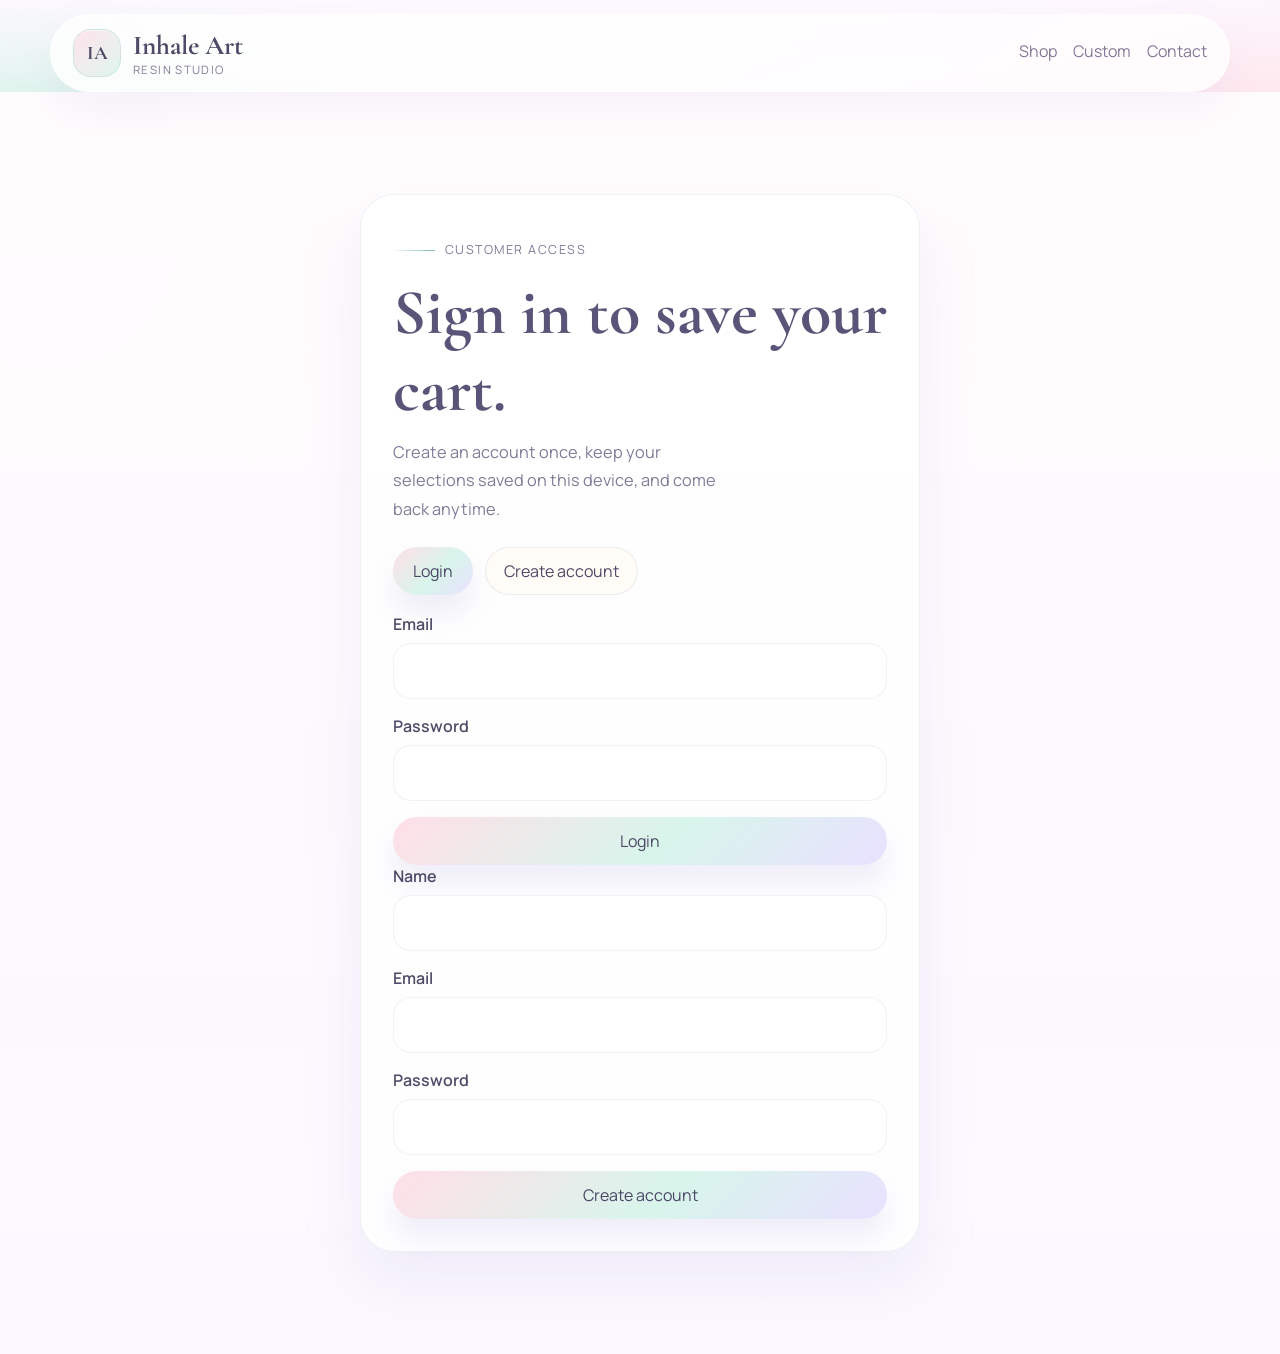
==== login.html @ 3b3bf2b5 "Initial storefront setup" ====
<!DOCTYPE html>
<html lang="en">
  <head>
    <meta charset="UTF-8" />
    <meta name="viewport" content="width=device-width, initial-scale=1.0" />
    <title>Inhale Art | Login</title>
    <meta name="description" content="Sign in to save your cart and continue shopping with Inhale Art." />
    <link rel="preconnect" href="https://fonts.googleapis.com" />
    <link rel="preconnect" href="https://fonts.gstatic.com" crossorigin />
    <link
      href="https://fonts.googleapis.com/css2?family=Cormorant+Garamond:wght@500;600;700&family=Manrope:wght@400;500;600;700;800&display=swap"
      rel="stylesheet"
    />
    <link rel="stylesheet" href="styles.css" />
  </head>
  <body>
    <div class="ambient ambient-one"></div>
    <div class="ambient ambient-two"></div>
    <div class="ambient ambient-three"></div>

    <header class="site-header">
      <div class="container header-shell">
        <a class="brand" href="index.html">
          <span class="brand-mark">IA</span>
          <span class="brand-copy">
            <strong>Inhale Art</strong>
            <small>Resin studio</small>
          </span>
        </a>
        <nav class="site-nav">
          <a href="index.html#featured">Shop</a>
          <a href="index.html#custom">Custom</a>
          <a href="index.html#contact">Contact</a>
        </nav>
      </div>
    </header>

    <main class="section section-cream">
      <div class="container auth-layout">
        <section class="auth-panel reveal is-visible">
          <p class="eyebrow">Customer access</p>
          <h1 class="auth-title">Sign in to save your cart.</h1>
          <p class="section-intro">Create an account once, keep your selections saved on this device, and come back anytime.</p>

          <div class="auth-tabs">
            <button id="showLoginBtn" class="button-primary" type="button">Login</button>
            <button id="showSignupBtn" class="button-secondary" type="button">Create account</button>
          </div>

          <form id="loginForm" class="auth-form">
            <label>
              <span>Email</span>
              <input name="email" type="email" required />
            </label>
            <label>
              <span>Password</span>
              <input name="password" type="password" required />
            </label>
            <button class="button-primary" type="submit">Login</button>
          </form>

          <form id="signupForm" class="auth-form" hidden>
            <label>
              <span>Name</span>
              <input name="name" type="text" required />
            </label>
            <label>
              <span>Email</span>
              <input name="email" type="email" required />
            </label>
            <label>
              <span>Password</span>
              <input name="password" type="password" minlength="6" required />
            </label>
            <button class="button-primary" type="submit">Create account</button>
          </form>

          <p id="authStatus" class="form-status" aria-live="polite"></p>
        </section>
      </div>
    </main>

    <script src="auth.js"></script>
    <script src="login.js"></script>
  </body>
</html>
---- styles.css ----
:root {
  --bg: #fdf8ff;
  --bg-soft: #f5fffc;
  --surface: rgba(255, 255, 255, 0.84);
  --surface-strong: #fffdfd;
  --text: #4f4a67;
  --muted: #817b98;
  --line: rgba(157, 177, 202, 0.18);
  --mint: #d9f4ea;
  --mint-deep: #7cbcaf;
  --aqua: #c8ecf4;
  --ocean: #8e8acb;
  --peach: #ffdfe6;
  --gold: #e8c9a7;
  --lavender: #ece4ff;
  --shadow: 0 28px 60px rgba(177, 167, 216, 0.16);
  --radius-xl: 36px;
  --radius-lg: 28px;
  --radius-md: 20px;
}

* {
  box-sizing: border-box;
}

html {
  scroll-behavior: smooth;
}

body {
  margin: 0;
  min-height: 100vh;
  font-family: "Manrope", sans-serif;
  color: var(--text);
  background:
    radial-gradient(circle at top left, rgba(217, 244, 234, 0.82), transparent 24%),
    radial-gradient(circle at top right, rgba(255, 223, 230, 0.8), transparent 22%),
    radial-gradient(circle at 70% 18%, rgba(236, 228, 255, 0.9), transparent 18%),
    linear-gradient(180deg, #fff8ff 0%, #f8fffc 42%, #fdf7fb 100%);
  animation: pageFadeIn 700ms ease-out;
}

img {
  display: block;
  max-width: 100%;
}

a {
  color: inherit;
}

.ambient {
  position: fixed;
  border-radius: 999px;
  filter: blur(56px);
  opacity: 0.45;
  pointer-events: none;
  z-index: 0;
}

.ambient-one {
  width: 280px;
  height: 280px;
  left: -90px;
  top: 110px;
  background: rgba(184, 241, 217, 0.95);
  animation: floatAmbient 14s ease-in-out infinite;
}

.ambient-two {
  width: 320px;
  height: 320px;
  right: -120px;
  top: 360px;
  background: rgba(217, 211, 255, 0.72);
  animation: floatAmbient 16s ease-in-out infinite reverse;
}

.ambient-three {
  width: 240px;
  height: 240px;
  left: 20%;
  bottom: 80px;
  background: rgba(255, 220, 191, 0.48);
  animation: floatAmbient 18s ease-in-out infinite;
}

.container {
  width: min(1180px, calc(100% - 32px));
  margin: 0 auto;
  position: relative;
  z-index: 1;
}

.site-header {
  position: sticky;
  top: 0;
  z-index: 20;
  padding: 14px 0 0;
  background: linear-gradient(180deg, rgba(253, 248, 255, 0.92), rgba(253, 248, 255, 0.5), transparent);
}

.header-shell,
.site-nav,
.hero-actions,
.hero-metrics,
.section-head,
.footer-shell,
.footer-links,
.cart-top,
.contact-links {
  display: flex;
  gap: 16px;
}

.header-shell,
.section-head,
.footer-shell,
.cart-top {
  align-items: center;
  justify-content: space-between;
}

.header-shell {
  padding: 14px 22px;
  border: 1px solid rgba(255, 255, 255, 0.75);
  border-radius: 999px;
  background: rgba(255, 255, 255, 0.78);
  backdrop-filter: blur(24px);
  box-shadow: 0 20px 40px rgba(177, 167, 216, 0.12);
  animation: headerFloatIn 700ms ease-out;
}

.brand {
  display: inline-flex;
  align-items: center;
  gap: 12px;
  text-decoration: none;
}

.brand-mark {
  width: 48px;
  height: 48px;
  display: grid;
  place-items: center;
  border-radius: 18px;
  background: linear-gradient(135deg, #ffe3eb, #dff6ef);
  color: var(--text);
  font-family: "Cormorant Garamond", serif;
  font-size: 1.2rem;
  font-weight: 700;
  border: 1px solid rgba(106, 199, 167, 0.24);
  box-shadow: inset 0 1px 0 rgba(255, 255, 255, 0.6);
  transition: transform 220ms ease, box-shadow 220ms ease;
}

.brand:hover .brand-mark {
  transform: rotate(-6deg) scale(1.04);
  box-shadow:
    inset 0 1px 0 rgba(255, 255, 255, 0.6),
    0 14px 28px rgba(177, 167, 216, 0.16);
}

.brand-copy {
  display: grid;
}

.brand-copy strong,
.footer-brand {
  font-family: "Cormorant Garamond", serif;
  font-size: 1.7rem;
}

.brand-copy small {
  font-size: 0.72rem;
  letter-spacing: 0.12em;
  text-transform: uppercase;
  color: var(--muted);
}

.site-nav {
  align-items: center;
}

.site-nav a {
  position: relative;
  display: inline-flex;
  align-items: center;
  min-height: 40px;
  padding-bottom: 4px;
  color: var(--muted);
  text-decoration: none;
  transition: color 180ms ease, transform 180ms ease;
}

.nav-account-pill {
  display: inline-flex;
  align-items: center;
  min-height: 40px;
  padding: 0 14px;
  border-radius: 999px;
  background: rgba(255, 255, 255, 0.78);
  border: 1px solid rgba(157, 177, 202, 0.18);
  color: #6f69a0;
  white-space: nowrap;
}

.site-nav a:hover {
  color: var(--text);
  transform: translateY(-1px);
}

.site-nav a::after {
  content: "";
  position: absolute;
  left: 0;
  bottom: 0;
  width: 100%;
  height: 1px;
  transform: scaleX(0);
  transform-origin: left;
  background: linear-gradient(90deg, transparent, var(--mint-deep), transparent);
  transition: transform 180ms ease;
}

.site-nav a:hover::after {
  transform: scaleX(1);
}

.menu-toggle,
.nav-cta,
.button-primary,
.button-secondary,
.add-to-cart,
.cart-row button {
  display: inline-flex;
  align-items: center;
  justify-content: center;
  border: none;
  cursor: pointer;
  font: inherit;
  text-decoration: none;
  transition: transform 180ms ease, box-shadow 180ms ease, background-color 180ms ease;
}

.menu-toggle {
  display: none;
  padding: 10px 14px;
  border-radius: 14px;
  background: rgba(255, 255, 255, 0.82);
}

.nav-cta,
.button-primary,
.add-to-cart {
  min-height: 48px;
  padding: 0 20px;
  border-radius: 999px;
  color: #4b4766;
  background: linear-gradient(135deg, #ffdfe8, #d8f5eb 55%, #e9e1ff);
  box-shadow: 0 18px 28px rgba(179, 170, 219, 0.2);
}

.button-secondary,
.cart-row button {
  min-height: 44px;
  padding: 0 18px;
  border-radius: 999px;
  color: var(--text);
  background: rgba(255, 251, 246, 0.92);
  border: 1px solid rgba(157, 177, 202, 0.2);
}

.button-primary:hover,
.button-secondary:hover,
.nav-cta:hover,
.add-to-cart:hover,
.menu-toggle:hover,
.cart-row button:hover {
  transform: translateY(-2px);
  box-shadow: 0 14px 28px rgba(177, 167, 216, 0.16);
}

.hero,
.section {
  padding: 102px 0;
}

.hero {
  position: relative;
  padding-top: 64px;
}

.hero::after {
  content: "";
  position: absolute;
  left: 0;
  right: 0;
  bottom: -1px;
  height: 48px;
  background:
    radial-gradient(circle at 24px 0, transparent 24px, #f1fbf7 25px) repeat-x;
  background-size: 72px 48px;
  background-position: center bottom;
  opacity: 0.95;
}

.section {
  position: relative;
}

.section-mint {
  background: linear-gradient(180deg, #f1fbf7 0%, #e8f7f0 100%);
}

.section-cream {
  background: linear-gradient(180deg, rgba(255, 252, 253, 0.96), rgba(251, 248, 255, 0.98));
}

.section-blush {
  background: linear-gradient(180deg, #fff1f6 0%, #fdf7fb 100%);
}

.scallop-top::before,
.scallop-bottom::after {
  content: "";
  position: absolute;
  left: 0;
  right: 0;
  height: 42px;
  background:
    radial-gradient(circle at 21px 21px, rgba(255, 252, 253, 0) 20px, rgba(255, 252, 253, 0.96) 21px) repeat-x;
  background-size: 62px 42px;
  pointer-events: none;
  z-index: 0;
}

.scallop-top::before {
  top: -1px;
  transform: rotate(180deg);
}

.scallop-bottom::after {
  bottom: -1px;
}

.hero-grid,
.story-grid,
.custom-shell,
.contact-shell {
  display: grid;
  gap: 30px;
  align-items: center;
}

.hero-grid,
.custom-shell,
.contact-shell {
  grid-template-columns: 1.05fr 0.95fr;
}

.hero-copy h1,
.section h2 {
  margin: 0;
  font-family: "Cormorant Garamond", serif;
  line-height: 0.96;
  letter-spacing: -0.03em;
}

.hero-copy h1 {
  font-size: clamp(3.2rem, 7vw, 6.1rem);
  max-width: 10.5ch;
  color: #5d567a;
  animation: heroCopyIn 800ms ease-out;
}

.section h2 {
  font-size: clamp(2.3rem, 4.8vw, 4.1rem);
  max-width: 14ch;
  color: #5a5478;
}

.eyebrow,
.product-badge,
.collection-badge,
.hero-badge span,
.form-status {
  color: var(--mint-deep);
  font-size: 0.78rem;
  letter-spacing: 0.12em;
  text-transform: uppercase;
}

.eyebrow {
  display: inline-flex;
  align-items: center;
  gap: 10px;
}

.eyebrow::before {
  content: "";
  width: 42px;
  height: 1px;
  background: linear-gradient(90deg, rgba(106, 199, 167, 0.05), var(--mint-deep));
}

.hero-text,
.section-intro,
.section p,
.story-panel p,
.review-card p,
.faq-item p,
.contact-copy p,
.cart-card p,
.site-footer p,
.product-copy p,
.collection-copy p {
  color: var(--muted);
  line-height: 1.75;
}

.hero-actions {
  margin: 28px 0;
  flex-wrap: wrap;
}

.hero-pill-row {
  display: flex;
  gap: 12px;
  flex-wrap: wrap;
  margin-bottom: 30px;
}

.hero-pill {
  display: inline-flex;
  align-items: center;
  min-height: 38px;
  padding: 0 16px;
  border-radius: 999px;
  background: rgba(255, 255, 255, 0.76);
  border: 1px solid rgba(157, 177, 202, 0.18);
  color: #7d74aa;
  box-shadow: 0 10px 24px rgba(177, 167, 216, 0.1);
  animation: pillRise 700ms ease-out both;
}

.hero-pill:nth-child(2) {
  animation-delay: 120ms;
}

.hero-pill:nth-child(3) {
  animation-delay: 240ms;
}

.hero-metrics {
  flex-wrap: wrap;
}

.metric-card,
.hero-spotlight,
.collection-card,
.product-card,
.story-panel,
.review-card,
.faq-item,
.custom-form,
.contact-copy,
.cart-card,
.marquee-strip {
  background: var(--surface);
  border: 1px solid var(--line);
  box-shadow: var(--shadow);
}

.metric-card {
  min-width: 190px;
  padding: 18px;
  border-radius: 30px;
  background:
    linear-gradient(180deg, rgba(255, 255, 255, 0.96), rgba(245, 251, 249, 0.92)),
    var(--surface);
}

.metric-card strong {
  display: block;
  margin-bottom: 8px;
  font-family: "Cormorant Garamond", serif;
  font-size: 1.8rem;
}

.hero-spotlight,
.collection-card,
.product-card,
.story-panel,
.review-card,
.faq-item,
.custom-form,
.contact-copy,
.cart-card {
  position: relative;
  overflow: hidden;
  border-radius: var(--radius-xl);
}

.hero-spotlight::before,
.collection-card::before,
.product-card::before,
.story-panel::before,
.review-card::before,
.faq-item::before,
.custom-form::before,
.contact-copy::before,
.cart-card::before {
  content: "";
  position: absolute;
  inset: 0;
  border-radius: inherit;
  padding: 1px;
  background: linear-gradient(135deg, rgba(255, 255, 255, 0.8), rgba(106, 199, 167, 0.12), rgba(255, 255, 255, 0));
  -webkit-mask: linear-gradient(#fff 0 0) content-box, linear-gradient(#fff 0 0);
  -webkit-mask-composite: xor;
  mask-composite: exclude;
  pointer-events: none;
}

.hero-spotlight {
  padding: 26px;
  border-radius: 42px;
  background:
    radial-gradient(circle at top right, rgba(255, 223, 230, 0.58), transparent 28%),
    linear-gradient(180deg, rgba(255, 255, 255, 0.95), rgba(241, 251, 247, 0.92));
  animation: spotlightFloat 8s ease-in-out infinite;
}

.hero-badge {
  display: inline-grid;
  gap: 4px;
  margin-bottom: 18px;
  padding: 12px 16px;
  border-radius: 999px;
  width: fit-content;
  background: rgba(255, 255, 255, 0.92);
  border: 1px solid rgba(157, 177, 202, 0.16);
}

.hero-badge strong {
  font-family: "Cormorant Garamond", serif;
  font-size: 1.3rem;
}

.hero-showcase {
  display: grid;
  grid-template-columns: 1.1fr 0.9fr;
  gap: 16px;
  min-height: 520px;
}

.hero-main,
.hero-stack-card,
.collection-media,
.product-media {
  position: relative;
  overflow: hidden;
  border-radius: 26px;
}

.hero-main,
.hero-stack-card {
  min-height: 220px;
}

.hero-stack {
  display: grid;
  gap: 16px;
}

.hero-main {
  animation: floatCard 7s ease-in-out infinite;
}

.hero-stack-card:first-child {
  animation: floatCard 8s ease-in-out infinite 0.4s;
}

.hero-stack-card:last-child {
  animation: floatCard 8.6s ease-in-out infinite 0.9s;
}

.media-image {
  width: 100%;
  height: 100%;
  object-fit: cover;
  transition: transform 500ms ease, filter 280ms ease;
}

.image-shell {
  position: relative;
  background:
    linear-gradient(135deg, rgba(255, 255, 255, 0.4), rgba(255, 255, 255, 0.06)),
    var(--bg-soft);
  box-shadow: inset 0 0 0 1px rgba(255, 255, 255, 0.35);
}

.image-shell::after {
  content: "";
  position: absolute;
  inset: 12px;
  border-radius: inherit;
  border: 1px solid rgba(255, 255, 255, 0.4);
  pointer-events: none;
}

.placeholder-art {
  width: 100%;
  height: 100%;
}

.resin-mint {
  background:
    radial-gradient(circle at 20% 22%, rgba(255, 255, 255, 0.78), transparent 16%),
    linear-gradient(180deg, #f8fff7 0%, #baf3d9 56%, #62c9a6 100%);
}

.resin-butterfly {
  background:
    radial-gradient(circle at 28% 20%, rgba(255, 255, 255, 0.58), transparent 16%),
    linear-gradient(180deg, #effcf8 0%, #79d2c9 48%, #2b7865 100%);
}

.resin-ocean {
  background:
    radial-gradient(circle at 18% 22%, rgba(255, 255, 255, 0.6), transparent 16%),
    linear-gradient(180deg, #eef8ff 0%, #79c5ff 46%, #3768d9 100%);
}

.resin-heart {
  background:
    radial-gradient(circle at 18% 22%, rgba(255, 255, 255, 0.65), transparent 16%),
    linear-gradient(180deg, #f9faff 0%, #c6d8ff 40%, #5a70da 100%);
}

.resin-aqua {
  background:
    radial-gradient(circle at 20% 18%, rgba(255, 255, 255, 0.64), transparent 14%),
    linear-gradient(180deg, #fbfffe 0%, #97ebe9 40%, #2aaab6 100%);
}

.resin-gold {
  background:
    radial-gradient(circle at 20% 18%, rgba(255, 255, 255, 0.72), transparent 14%),
    linear-gradient(180deg, #fffaf0 0%, #ffd978 42%, #c7912a 100%);
}

.resin-ink {
  background:
    radial-gradient(circle at 22% 18%, rgba(255, 255, 255, 0.36), transparent 14%),
    linear-gradient(180deg, #4a4d59 0%, #171a21 58%, #8c6721 100%);
}

.resin-bloom {
  background:
    radial-gradient(circle at 20% 18%, rgba(255, 255, 255, 0.72), transparent 14%),
    linear-gradient(180deg, #fff5ef 0%, #f2b38e 34%, #e67ea9 65%, #b69cff 100%);
}

.resin-blush {
  background:
    radial-gradient(circle at 18% 16%, rgba(255, 255, 255, 0.75), transparent 16%),
    linear-gradient(180deg, #fff8fb 0%, #f7c9da 44%, #eca6c1 100%);
}

.resin-sparkle {
  background:
    radial-gradient(circle at 18% 16%, rgba(255, 255, 255, 0.78), transparent 16%),
    linear-gradient(180deg, #fffaf9 0%, #ffd8ef 45%, #b7b0ff 100%);
}

.resin-evil-eye {
  background:
    radial-gradient(circle at 50% 34%, rgba(255, 250, 225, 0.95), transparent 12%),
    radial-gradient(circle at 50% 34%, #2f5dd2 0 14%, transparent 15%),
    linear-gradient(180deg, #fffefd 0%, #d0ddff 100%);
}

.resin-petal {
  background:
    radial-gradient(circle at 20% 18%, rgba(255, 255, 255, 0.72), transparent 14%),
    linear-gradient(180deg, #fff8f3 0%, #ffd37f 48%, #f0a861 100%);
}

.resin-confetti {
  background:
    radial-gradient(circle at 18% 16%, rgba(255, 255, 255, 0.78), transparent 16%),
    linear-gradient(180deg, #fffaf7 0%, #ffd6ef 36%, #9fe2ff 68%, #86dba8 100%);
}

.resin-leaf {
  background:
    radial-gradient(circle at 20% 18%, rgba(255, 255, 255, 0.7), transparent 14%),
    linear-gradient(180deg, #fbfff8 0%, #def8ba 42%, #84c363 100%);
}

.resin-pearl {
  background:
    radial-gradient(circle at 20% 18%, rgba(255, 255, 255, 0.7), transparent 14%),
    linear-gradient(180deg, #fffdfb 0%, #ffe2bf 48%, #d7c9ff 100%);
}

.placeholder-art::before {
  content: "";
  position: absolute;
  inset: 16px;
  border-radius: 24px;
  background:
    radial-gradient(circle at 24% 24%, rgba(255, 255, 255, 0.45), transparent 16%),
    linear-gradient(135deg, rgba(255, 255, 255, 0.26), transparent 45%);
}

.collection-copy,
.product-copy {
  padding: 22px 22px 24px;
}

.product-media-wrap {
  display: grid;
  gap: 12px;
  padding: 0 22px 18px;
}

.product-media-wrap .product-media {
  margin-top: 22px;
}

.product-thumbs {
  display: flex;
  gap: 10px;
  overflow-x: auto;
  padding-bottom: 2px;
}

.product-thumb {
  width: 68px;
  height: 68px;
  flex: 0 0 auto;
  padding: 0;
  border: 1px solid rgba(106, 199, 167, 0.18);
  border-radius: 18px;
  background: rgba(255, 255, 255, 0.82);
  cursor: pointer;
  overflow: hidden;
  transition: transform 180ms ease, border-color 180ms ease, box-shadow 180ms ease;
}

.product-thumb:hover,
.product-thumb.is-active {
  transform: translateY(-2px);
  border-color: rgba(57, 127, 229, 0.35);
  box-shadow: 0 14px 26px rgba(119, 146, 133, 0.14);
}

.product-thumb img {
  width: 100%;
  height: 100%;
  object-fit: cover;
  transition: transform 240ms ease;
}

.product-thumb:hover img,
.product-thumb.is-active img {
  transform: scale(1.06);
}

.collection-copy h3,
.product-top h3,
.story-panel strong,
.review-card strong,
.cart-top h3,
.faq-item summary {
  margin: 0;
  font-family: "Cormorant Garamond", serif;
  font-weight: 700;
}

.collection-copy h3 {
  font-size: 1.8rem;
}

.product-top h3 {
  font-size: 1.95rem;
}

.product-top {
  display: flex;
  gap: 14px;
  align-items: start;
  justify-content: space-between;
}

.product-price {
  font-weight: 800;
  color: var(--ocean);
}

.product-badge,
.collection-badge {
  display: inline-flex;
  width: fit-content;
  margin-bottom: 10px;
  padding: 8px 12px;
  border-radius: 999px;
  background: rgba(244, 236, 255, 0.8);
  border: 1px solid rgba(157, 177, 202, 0.16);
  color: #8d78bc;
}

.marquee-strip {
  width: min(1180px, calc(100% - 32px));
  margin: 28px auto 0;
  overflow: hidden;
  border-radius: 999px;
  background:
    linear-gradient(90deg, rgba(255, 251, 253, 0.5), rgba(241, 251, 247, 0.94), rgba(255, 251, 253, 0.5)),
    var(--surface);
}

.marquee-track {
  display: flex;
  gap: 32px;
  padding: 16px 0;
  min-width: max-content;
  color: var(--muted);
  letter-spacing: 0.04em;
  animation: marquee 24s linear infinite;
}

.section-head {
  align-items: end;
  margin-bottom: 34px;
}

.section-head::after {
  content: "";
  flex: 1;
  height: 1px;
  background: linear-gradient(90deg, rgba(106, 199, 167, 0.2), rgba(106, 199, 167, 0));
}

.section-intro {
  max-width: 34ch;
  margin: 0;
  font-size: 1.02rem;
}

.collection-grid,
.product-grid,
.review-grid {
  display: grid;
  gap: 22px;
}

.collection-grid {
  grid-template-columns: repeat(3, minmax(0, 1fr));
}

.product-grid {
  grid-template-columns: repeat(2, minmax(0, 1fr));
}

.review-grid {
  grid-template-columns: repeat(3, minmax(0, 1fr));
}

.collection-card,
.product-card,
.story-panel,
.review-card,
.faq-item,
.custom-form,
.contact-copy,
.cart-card {
  padding: 0;
  border-radius: 34px;
  transition: transform 220ms ease, box-shadow 220ms ease, border-color 220ms ease;
}

.collection-card:hover,
.product-card:hover,
.story-panel:hover,
.review-card:hover,
.faq-item:hover,
.custom-form:hover,
.contact-copy:hover,
.cart-card:hover {
  transform: translateY(-4px);
  box-shadow: 0 24px 52px rgba(177, 167, 216, 0.18);
}

.collection-card:hover .media-image,
.product-card:hover .media-image,
.hero-spotlight:hover .media-image {
  transform: scale(1.04);
}

.collection-media {
  height: 260px;
}

.product-media {
  height: 320px;
}

.collection-card .image-shell,
.product-card .image-shell {
  border-radius: 30px;
}

.story-grid {
  grid-template-columns: 1fr 1fr;
}

.story-panels {
  display: grid;
  gap: 18px;
}

.story-panel,
.review-card,
.faq-item,
.custom-form,
.contact-copy,
.cart-card {
  padding: 24px;
}

.story-panel {
  background:
    linear-gradient(180deg, rgba(255, 255, 255, 0.94), rgba(248, 255, 252, 0.9)),
    var(--surface);
}

.story-copy,
.custom-copy,
.contact-copy {
  position: relative;
  z-index: 1;
}

.auth-layout {
  display: grid;
  place-items: center;
}

.auth-panel {
  width: min(560px, 100%);
  padding: 32px;
  border-radius: 34px;
  background: rgba(255, 255, 255, 0.9);
  border: 1px solid var(--line);
  box-shadow: var(--shadow);
}

.auth-title {
  margin: 0 0 10px;
  font-family: "Cormorant Garamond", serif;
  font-size: clamp(2.6rem, 6vw, 4rem);
  color: #5a5478;
}

.auth-tabs,
.account-actions {
  display: flex;
  gap: 12px;
  flex-wrap: wrap;
}

.auth-tabs {
  margin: 24px 0 18px;
}

.auth-form {
  display: grid;
  gap: 16px;
}

.auth-form label {
  display: grid;
  gap: 8px;
}

.auth-form span {
  font-weight: 600;
}

.auth-form input {
  width: 100%;
  padding: 16px 18px;
  border-radius: 18px;
  border: 1px solid rgba(157, 177, 202, 0.16);
  background: rgba(255, 255, 255, 0.9);
  color: var(--text);
  font: inherit;
}

.auth-form input:focus {
  outline: 2px solid rgba(140, 138, 203, 0.18);
}

.account-card {
  display: grid;
  gap: 14px;
  padding: 16px 18px;
  border-radius: 24px;
  background: rgba(255, 255, 255, 0.7);
  border: 1px solid rgba(157, 177, 202, 0.16);
}

.account-card p,
.account-card strong {
  margin: 0;
}

.account-card strong {
  font-size: 1.05rem;
}

.story-panel strong,
.review-card strong,
.faq-item summary,
.cart-top h3 {
  font-size: 1.55rem;
}

.custom-list {
  padding-left: 18px;
  color: var(--muted);
  line-height: 1.8;
}

.custom-form {
  display: grid;
  gap: 16px;
}

.custom-form label {
  display: grid;
  gap: 8px;
}

.custom-form span {
  font-weight: 600;
}

.custom-form input,
.custom-form textarea {
  width: 100%;
  padding: 16px 18px;
  border-radius: 18px;
  border: 1px solid rgba(157, 177, 202, 0.16);
  background: rgba(255, 255, 255, 0.9);
  color: var(--text);
  font: inherit;
}

.custom-form input:focus,
.custom-form textarea:focus {
  outline: 2px solid rgba(140, 138, 203, 0.18);
}

.form-status {
  margin: 0;
}

.form-status.is-error {
  color: #c95b70;
}

.faq-shell {
  display: grid;
  gap: 24px;
}

.faq-list {
  display: grid;
  gap: 14px;
}

.faq-item summary {
  cursor: pointer;
  list-style: none;
  display: flex;
  align-items: center;
  justify-content: space-between;
}

.faq-item summary::-webkit-details-marker {
  display: none;
}

.faq-item summary::after {
  content: "+";
  font-size: 1.4rem;
  color: #8d78bc;
}

.faq-item[open] summary::after {
  content: "-";
}

.faq-item p {
  margin-bottom: 0;
}

.cart-items {
  display: grid;
  gap: 12px;
  margin: 20px 0;
}

.cart-row {
  display: flex;
  justify-content: space-between;
  gap: 12px;
  padding: 12px 0;
  border-bottom: 1px solid var(--line);
  align-items: center;
}

.cart-row strong {
  display: block;
}

.cart-empty {
  margin: 0;
}

.cart-footer {
  display: grid;
  gap: 14px;
}

.checkout-actions {
  display: grid;
  gap: 12px;
}

.checkout-note {
  margin: 0;
  font-size: 0.92rem;
}

.site-footer {
  border-top: 1px solid rgba(157, 177, 202, 0.14);
  padding: 28px 0 42px;
  background: linear-gradient(180deg, rgba(255, 241, 246, 0.72), rgba(253, 248, 255, 0.96));
}

.footer-shell {
  align-items: start;
}

.footer-links {
  flex-wrap: wrap;
  row-gap: 10px;
}

.reveal {
  opacity: 0;
  transform: translateY(24px);
  transition: opacity 560ms ease, transform 560ms ease;
}

.reveal.is-visible {
  opacity: 1;
  transform: translateY(0);
}

.product-card.reveal:nth-child(2n) {
  transition-delay: 80ms;
}

.product-card.reveal:nth-child(3n) {
  transition-delay: 140ms;
}

.collection-card.reveal:nth-child(2n) {
  transition-delay: 70ms;
}

.review-card.reveal:nth-child(2n) {
  transition-delay: 90ms;
}

@keyframes pageFadeIn {
  from {
    opacity: 0;
  }

  to {
    opacity: 1;
  }
}

@keyframes headerFloatIn {
  from {
    opacity: 0;
    transform: translateY(-14px);
  }

  to {
    opacity: 1;
    transform: translateY(0);
  }
}

@keyframes heroCopyIn {
  from {
    opacity: 0;
    transform: translateY(18px);
  }

  to {
    opacity: 1;
    transform: translateY(0);
  }
}

@keyframes pillRise {
  from {
    opacity: 0;
    transform: translateY(10px);
  }

  to {
    opacity: 1;
    transform: translateY(0);
  }
}

@keyframes spotlightFloat {
  0%,
  100% {
    transform: translateY(0);
  }

  50% {
    transform: translateY(-6px);
  }
}

@keyframes floatCard {
  0%,
  100% {
    transform: translateY(0);
  }

  50% {
    transform: translateY(-10px);
  }
}

@keyframes marquee {
  from {
    transform: translateX(0);
  }

  to {
    transform: translateX(-33%);
  }
}

@keyframes floatAmbient {
  0%,
  100% {
    transform: translateY(0) scale(1);
  }

  50% {
    transform: translateY(-22px) scale(1.05);
  }
}

@media (max-width: 980px) {
  .hero-grid,
  .custom-shell,
  .contact-shell,
  .story-grid,
  .collection-grid,
  .review-grid,
  .product-grid {
    grid-template-columns: 1fr;
  }

  .hero-showcase {
    min-height: 0;
  }
}

@media (max-width: 860px) {
  .menu-toggle {
    display: inline-flex;
  }

  .site-nav {
    position: absolute;
    right: 16px;
    top: calc(100% + 10px);
    width: min(320px, calc(100vw - 32px));
    flex-direction: column;
    align-items: stretch;
    padding: 16px;
    border-radius: 22px;
    background: rgba(255, 255, 255, 0.96);
    border: 1px solid var(--line);
    box-shadow: var(--shadow);
    opacity: 0;
    pointer-events: none;
    transform: translateY(-6px);
    transition: opacity 180ms ease, transform 180ms ease;
  }

  .site-nav.is-open {
    opacity: 1;
    pointer-events: auto;
    transform: translateY(0);
  }
}

@media (max-width: 640px) {
  .hero,
  .section {
    padding: 76px 0;
  }

  .container {
    width: min(100% - 24px, 1180px);
  }

  .hero-copy h1 {
    max-width: 100%;
  }

  .metric-card,
  .contact-links .button-secondary {
    width: 100%;
  }

  .header-shell,
  .section-head,
  .footer-shell,
  .contact-links {
    align-items: start;
    flex-direction: column;
  }

  .section-head::after {
    width: 100%;
  }

  .hero-showcase {
    grid-template-columns: 1fr;
  }

  .header-shell {
    border-radius: 26px;
  }
}

@media (prefers-reduced-motion: reduce) {
  *,
  *::before,
  *::after {
    animation: none !important;
    transition-duration: 0.01ms !important;
    scroll-behavior: auto !important;
  }
}
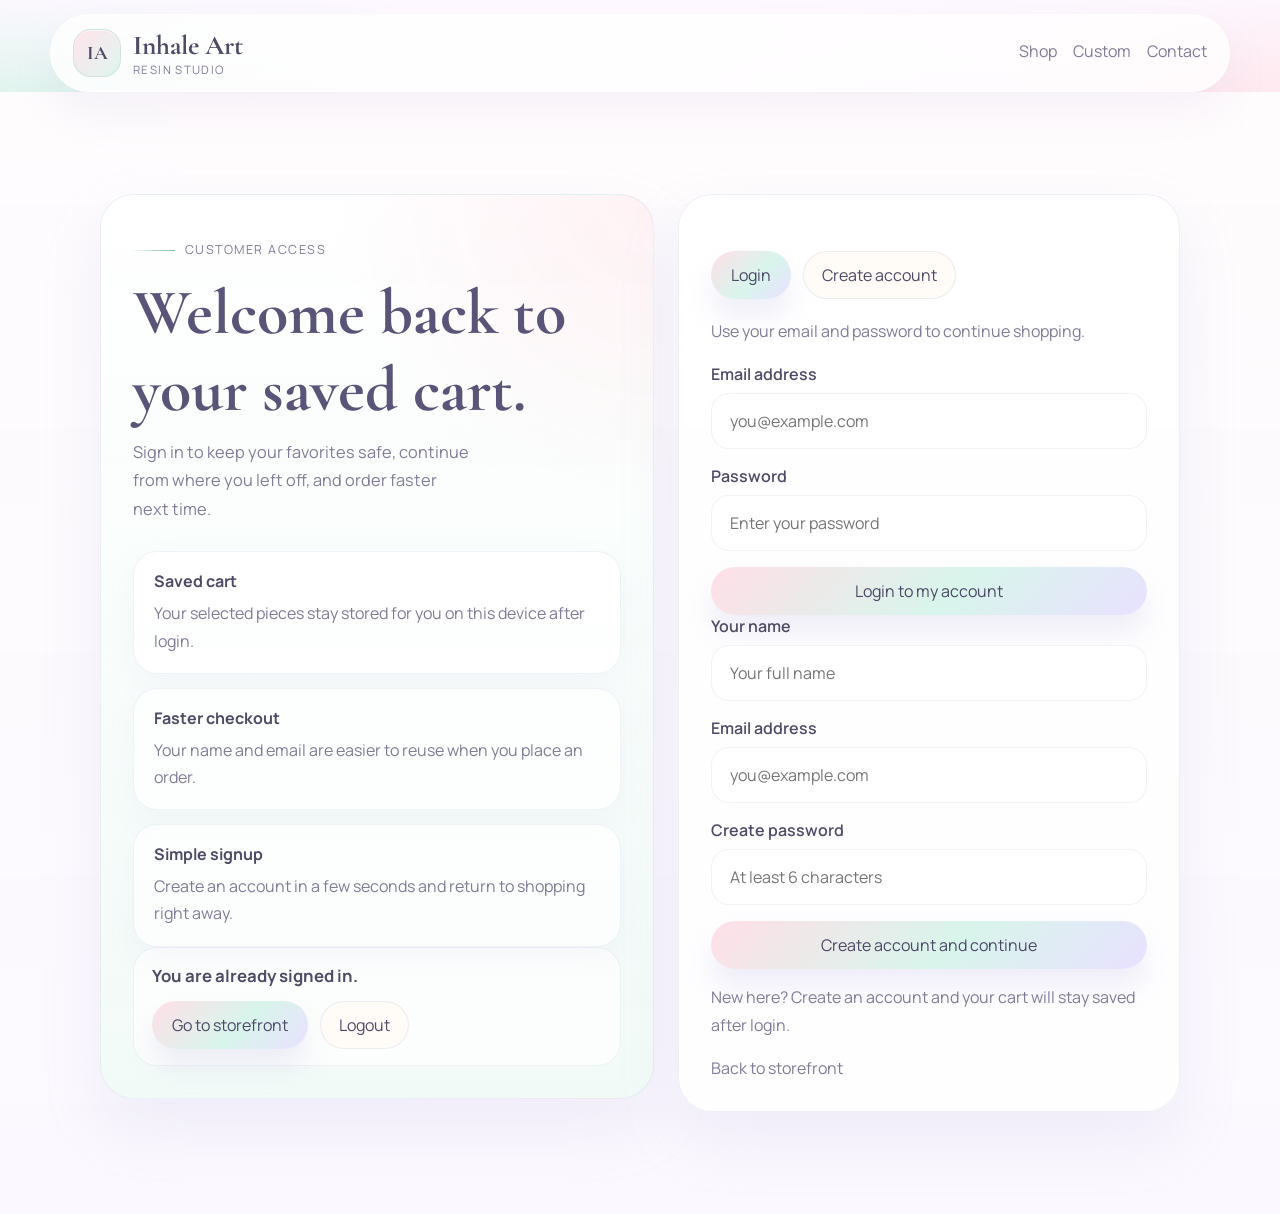
==== commit 2d8b46ec: "Improve login page experience" ====
--- a/login.html
+++ b/login.html
@@ -37,46 +37,82 @@
 
     <main class="section section-cream">
       <div class="container auth-layout">
-        <section class="auth-panel reveal is-visible">
-          <p class="eyebrow">Customer access</p>
-          <h1 class="auth-title">Sign in to save your cart.</h1>
-          <p class="section-intro">Create an account once, keep your selections saved on this device, and come back anytime.</p>
+        <div class="auth-shell">
+          <section class="auth-panel auth-panel-copy reveal is-visible">
+            <p class="eyebrow">Customer access</p>
+            <h1 class="auth-title">Welcome back to your saved cart.</h1>
+            <p class="section-intro">
+              Sign in to keep your favorites safe, continue from where you left off, and order faster next time.
+            </p>
 
-          <div class="auth-tabs">
-            <button id="showLoginBtn" class="button-primary" type="button">Login</button>
-            <button id="showSignupBtn" class="button-secondary" type="button">Create account</button>
-          </div>
+            <div class="auth-feature-list">
+              <article class="auth-feature-card">
+                <strong>Saved cart</strong>
+                <p>Your selected pieces stay stored for you on this device after login.</p>
+              </article>
+              <article class="auth-feature-card">
+                <strong>Faster checkout</strong>
+                <p>Your name and email are easier to reuse when you place an order.</p>
+              </article>
+              <article class="auth-feature-card">
+                <strong>Simple signup</strong>
+                <p>Create an account in a few seconds and return to shopping right away.</p>
+              </article>
+            </div>
 
-          <form id="loginForm" class="auth-form">
-            <label>
-              <span>Email</span>
-              <input name="email" type="email" required />
-            </label>
-            <label>
-              <span>Password</span>
-              <input name="password" type="password" required />
-            </label>
-            <button class="button-primary" type="submit">Login</button>
-          </form>
+            <div id="currentSessionCard" class="account-card" hidden>
+              <div>
+                <strong id="currentSessionName">You are already signed in.</strong>
+                <p id="currentSessionEmail"></p>
+              </div>
+              <div class="account-actions">
+                <a class="button-primary" href="index.html">Go to storefront</a>
+                <button id="sessionLogoutBtn" class="button-secondary" type="button">Logout</button>
+              </div>
+            </div>
+          </section>
 
-          <form id="signupForm" class="auth-form" hidden>
-            <label>
-              <span>Name</span>
-              <input name="name" type="text" required />
-            </label>
-            <label>
-              <span>Email</span>
-              <input name="email" type="email" required />
-            </label>
-            <label>
-              <span>Password</span>
-              <input name="password" type="password" minlength="6" required />
-            </label>
-            <button class="button-primary" type="submit">Create account</button>
-          </form>
+          <section class="auth-panel reveal is-visible">
+            <div class="auth-tabs">
+              <button id="showLoginBtn" class="button-primary" type="button">Login</button>
+              <button id="showSignupBtn" class="button-secondary" type="button">Create account</button>
+            </div>
 
-          <p id="authStatus" class="form-status" aria-live="polite"></p>
-        </section>
+            <p id="authLead" class="auth-lead">Use your email and password to continue shopping.</p>
+
+            <form id="loginForm" class="auth-form">
+              <label>
+                <span>Email address</span>
+                <input name="email" type="email" placeholder="you@example.com" required />
+              </label>
+              <label>
+                <span>Password</span>
+                <input name="password" type="password" placeholder="Enter your password" required />
+              </label>
+              <button class="button-primary" type="submit">Login to my account</button>
+            </form>
+
+            <form id="signupForm" class="auth-form" hidden>
+              <label>
+                <span>Your name</span>
+                <input name="name" type="text" placeholder="Your full name" required />
+              </label>
+              <label>
+                <span>Email address</span>
+                <input name="email" type="email" placeholder="you@example.com" required />
+              </label>
+              <label>
+                <span>Create password</span>
+                <input name="password" type="password" minlength="6" placeholder="At least 6 characters" required />
+              </label>
+              <button class="button-primary" type="submit">Create account and continue</button>
+            </form>
+
+            <p id="authHelper" class="auth-helper">New here? Create an account and your cart will stay saved after login.</p>
+            <p id="authStatus" class="form-status" aria-live="polite"></p>
+            <a class="auth-back-link" href="index.html">Back to storefront</a>
+          </section>
+        </div>
       </div>
     </main>
 
--- a/styles.css
+++ b/styles.css
@@ -950,8 +950,16 @@
   place-items: center;
 }
 
+.auth-shell {
+  width: min(1080px, 100%);
+  display: grid;
+  grid-template-columns: 1.05fr 0.95fr;
+  gap: 24px;
+  align-items: start;
+}
+
 .auth-panel {
-  width: min(560px, 100%);
+  width: 100%;
   padding: 32px;
   border-radius: 34px;
   background: rgba(255, 255, 255, 0.9);
@@ -959,6 +967,12 @@
   box-shadow: var(--shadow);
 }
 
+.auth-panel-copy {
+  background:
+    radial-gradient(circle at top right, rgba(255, 223, 230, 0.42), transparent 30%),
+    linear-gradient(180deg, rgba(255, 255, 255, 0.94), rgba(241, 251, 247, 0.92));
+}
+
 .auth-title {
   margin: 0 0 10px;
   font-family: "Cormorant Garamond", serif;
@@ -975,6 +989,52 @@
 
 .auth-tabs {
   margin: 24px 0 18px;
+}
+
+.auth-lead,
+.auth-helper,
+.auth-back-link {
+  color: var(--muted);
+}
+
+.auth-lead {
+  margin: 0 0 18px;
+}
+
+.auth-helper {
+  margin: 14px 0 10px;
+  line-height: 1.7;
+}
+
+.auth-back-link {
+  display: inline-flex;
+  margin-top: 8px;
+  text-decoration: none;
+}
+
+.auth-feature-list {
+  display: grid;
+  gap: 14px;
+  margin-top: 28px;
+}
+
+.auth-feature-card {
+  padding: 18px 20px;
+  border-radius: 24px;
+  background: rgba(255, 255, 255, 0.72);
+  border: 1px solid rgba(157, 177, 202, 0.16);
+  box-shadow: 0 12px 28px rgba(177, 167, 216, 0.08);
+}
+
+.auth-feature-card strong,
+.auth-feature-card p {
+  margin: 0;
+}
+
+.auth-feature-card p {
+  margin-top: 8px;
+  color: var(--muted);
+  line-height: 1.7;
 }
 
 .auth-form {
@@ -1281,6 +1341,7 @@
 
 @media (max-width: 980px) {
   .hero-grid,
+  .auth-shell,
   .custom-shell,
   .contact-shell,
   .story-grid,
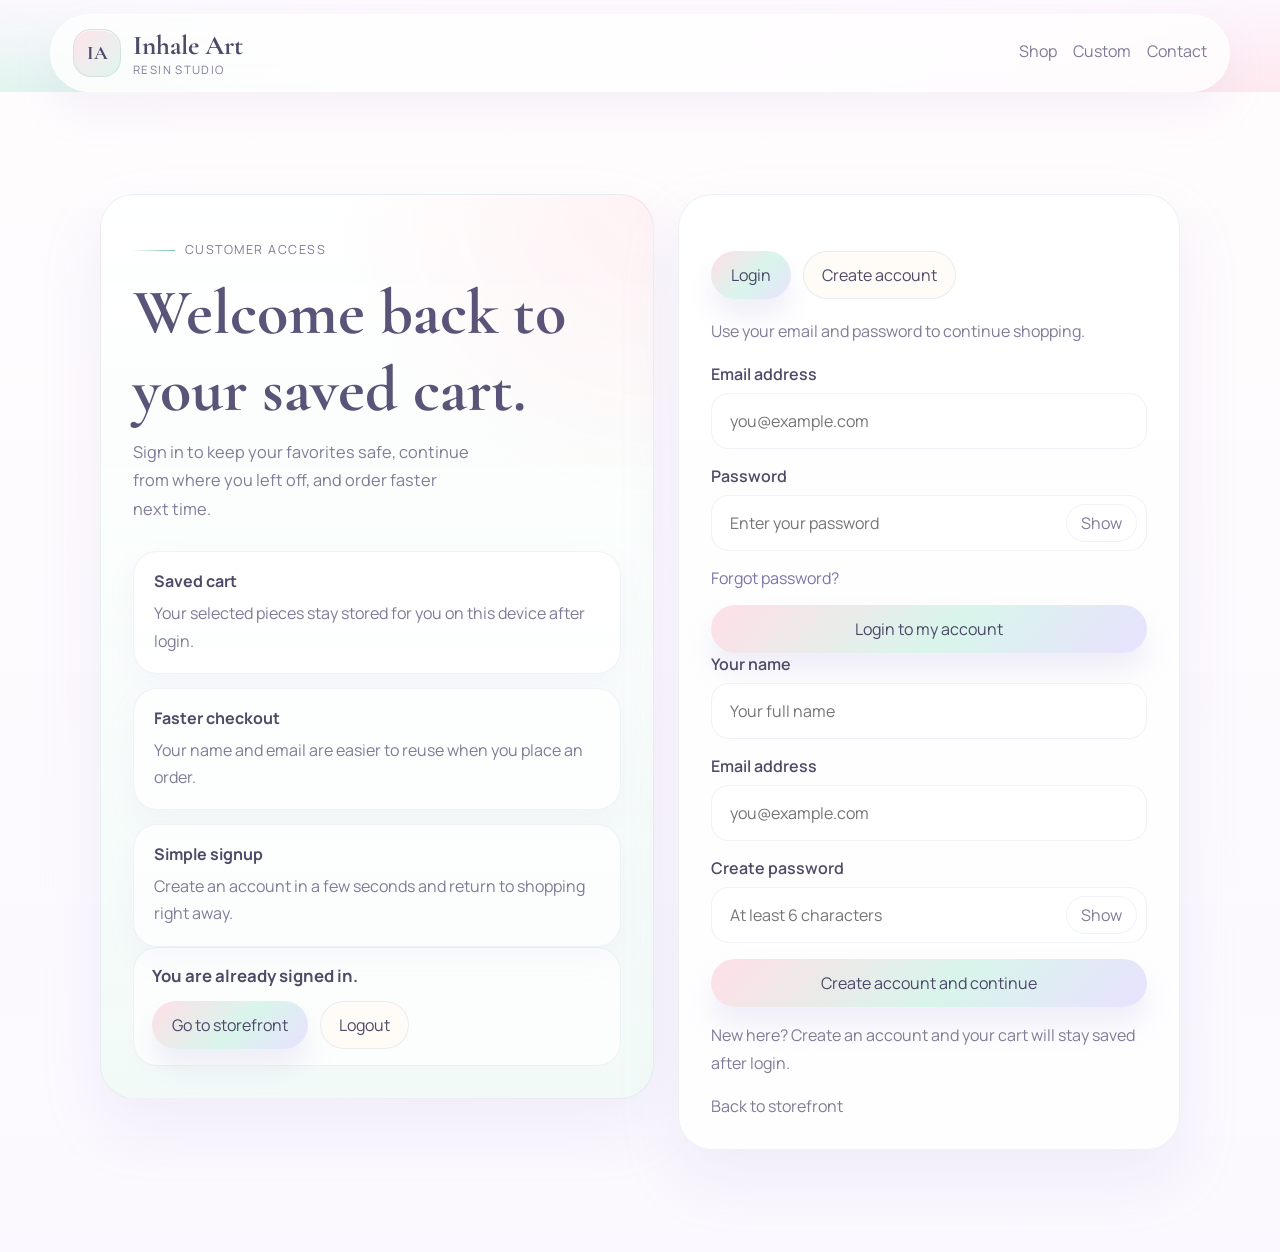
==== commit 8b162f4e: "Polish auth and profile UX" ====
--- a/login.html
+++ b/login.html
@@ -87,8 +87,14 @@
               </label>
               <label>
                 <span>Password</span>
-                <input name="password" type="password" placeholder="Enter your password" required />
+                <div class="password-field">
+                  <input name="password" type="password" placeholder="Enter your password" required />
+                  <button class="password-toggle" type="button" data-toggle-password>
+                    Show
+                  </button>
+                </div>
               </label>
+              <button id="forgotPasswordBtn" class="auth-inline-link" type="button">Forgot password?</button>
               <button class="button-primary" type="submit">Login to my account</button>
             </form>
 
@@ -103,7 +109,12 @@
               </label>
               <label>
                 <span>Create password</span>
-                <input name="password" type="password" minlength="6" placeholder="At least 6 characters" required />
+                <div class="password-field">
+                  <input name="password" type="password" minlength="6" placeholder="At least 6 characters" required />
+                  <button class="password-toggle" type="button" data-toggle-password>
+                    Show
+                  </button>
+                </div>
               </label>
               <button class="button-primary" type="submit">Create account and continue</button>
             </form>
--- a/styles.css
+++ b/styles.css
@@ -196,6 +196,7 @@
 .nav-account-pill {
   display: inline-flex;
   align-items: center;
+  gap: 10px;
   min-height: 40px;
   padding: 0 14px;
   border-radius: 999px;
@@ -203,6 +204,19 @@
   border: 1px solid rgba(157, 177, 202, 0.18);
   color: #6f69a0;
   white-space: nowrap;
+}
+
+.nav-account-icon {
+  width: 28px;
+  height: 28px;
+  display: inline-flex;
+  align-items: center;
+  justify-content: center;
+  border-radius: 999px;
+  background: linear-gradient(135deg, #ffdfe8, #d8f5eb 55%, #e9e1ff);
+  color: #564f79;
+  font-size: 0.82rem;
+  font-weight: 800;
 }
 
 .site-nav a:hover {
@@ -1065,6 +1079,44 @@
   outline: 2px solid rgba(140, 138, 203, 0.18);
 }
 
+.password-field {
+  position: relative;
+}
+
+.password-field input {
+  padding-right: 84px;
+}
+
+.password-toggle {
+  position: absolute;
+  top: 50%;
+  right: 10px;
+  transform: translateY(-50%);
+  min-height: 38px;
+  padding: 0 14px;
+  border: 1px solid rgba(157, 177, 202, 0.16);
+  border-radius: 999px;
+  background: rgba(255, 255, 255, 0.92);
+  color: var(--muted);
+  cursor: pointer;
+  font: inherit;
+}
+
+.auth-inline-link {
+  width: fit-content;
+  padding: 0;
+  border: none;
+  background: transparent;
+  color: #7d74aa;
+  cursor: pointer;
+  font: inherit;
+}
+
+.auth-inline-link:hover,
+.auth-back-link:hover {
+  color: var(--text);
+}
+
 .account-card {
   display: grid;
   gap: 14px;
